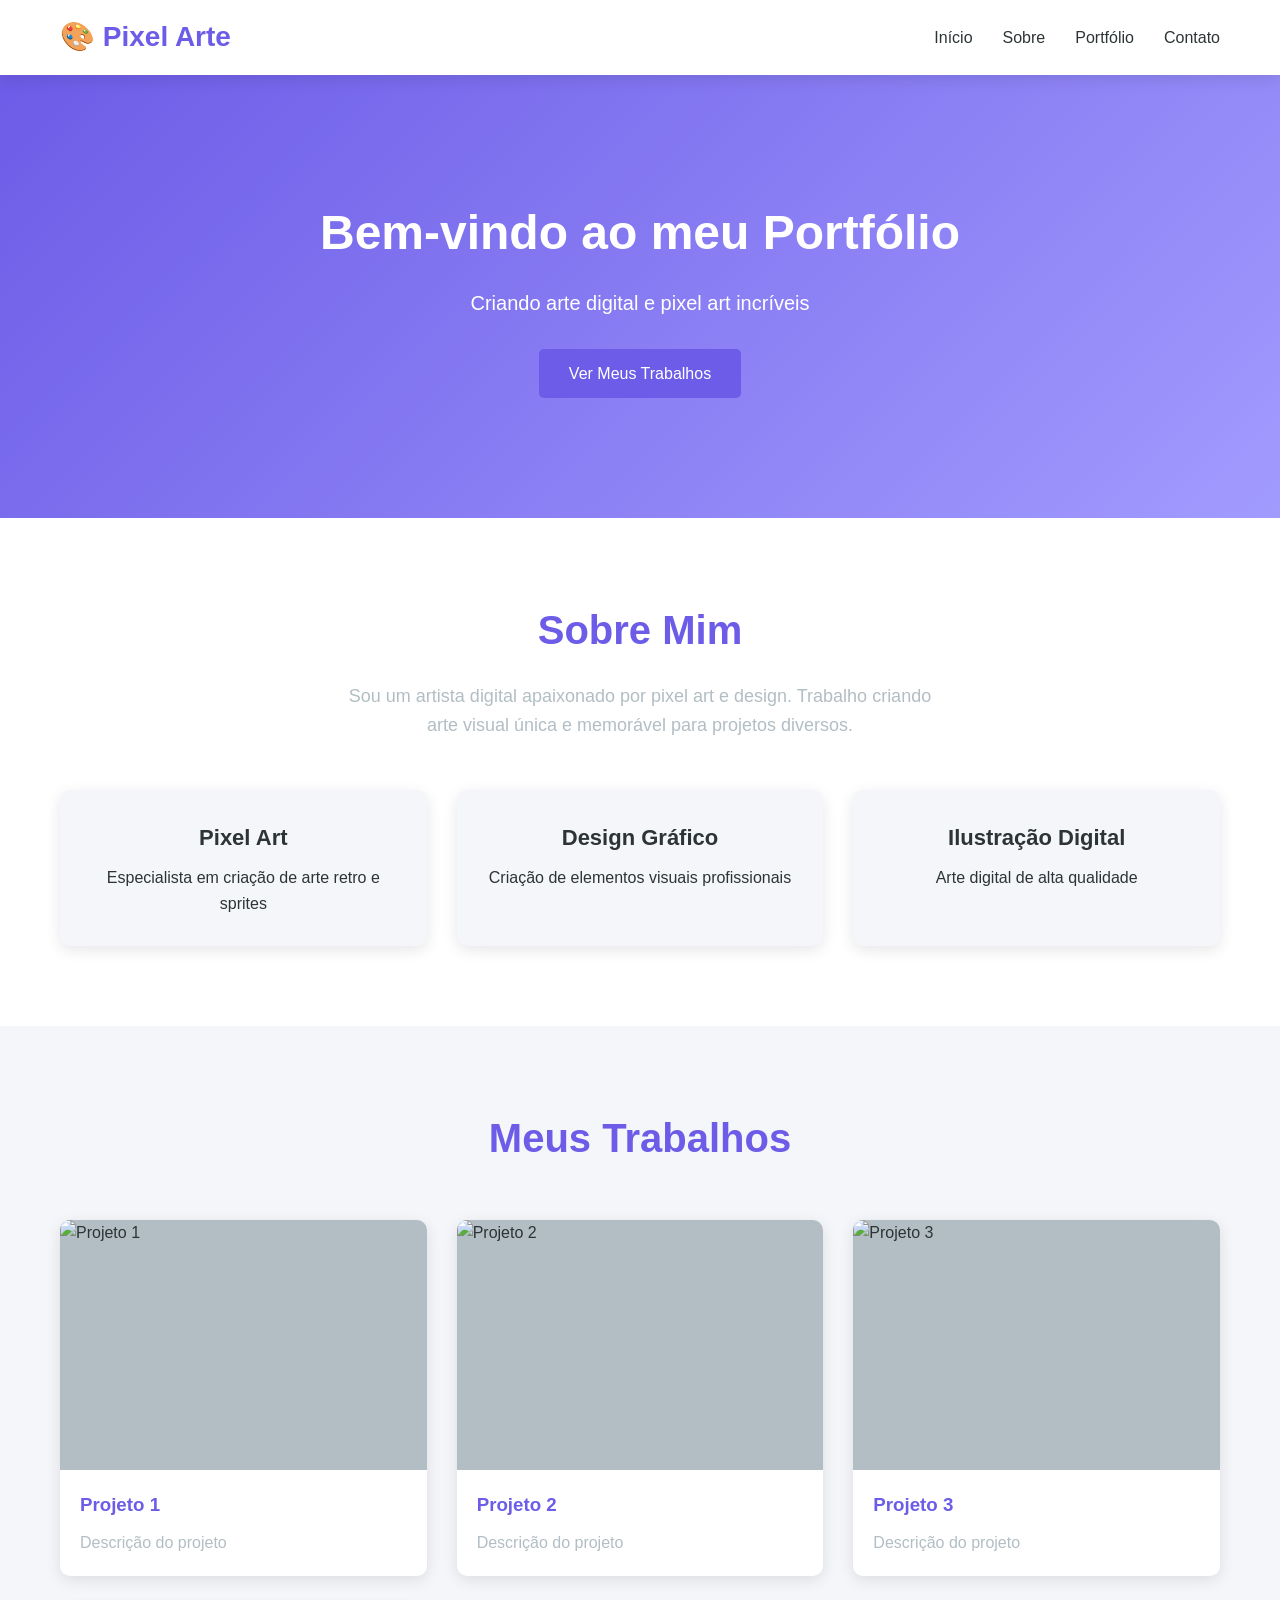
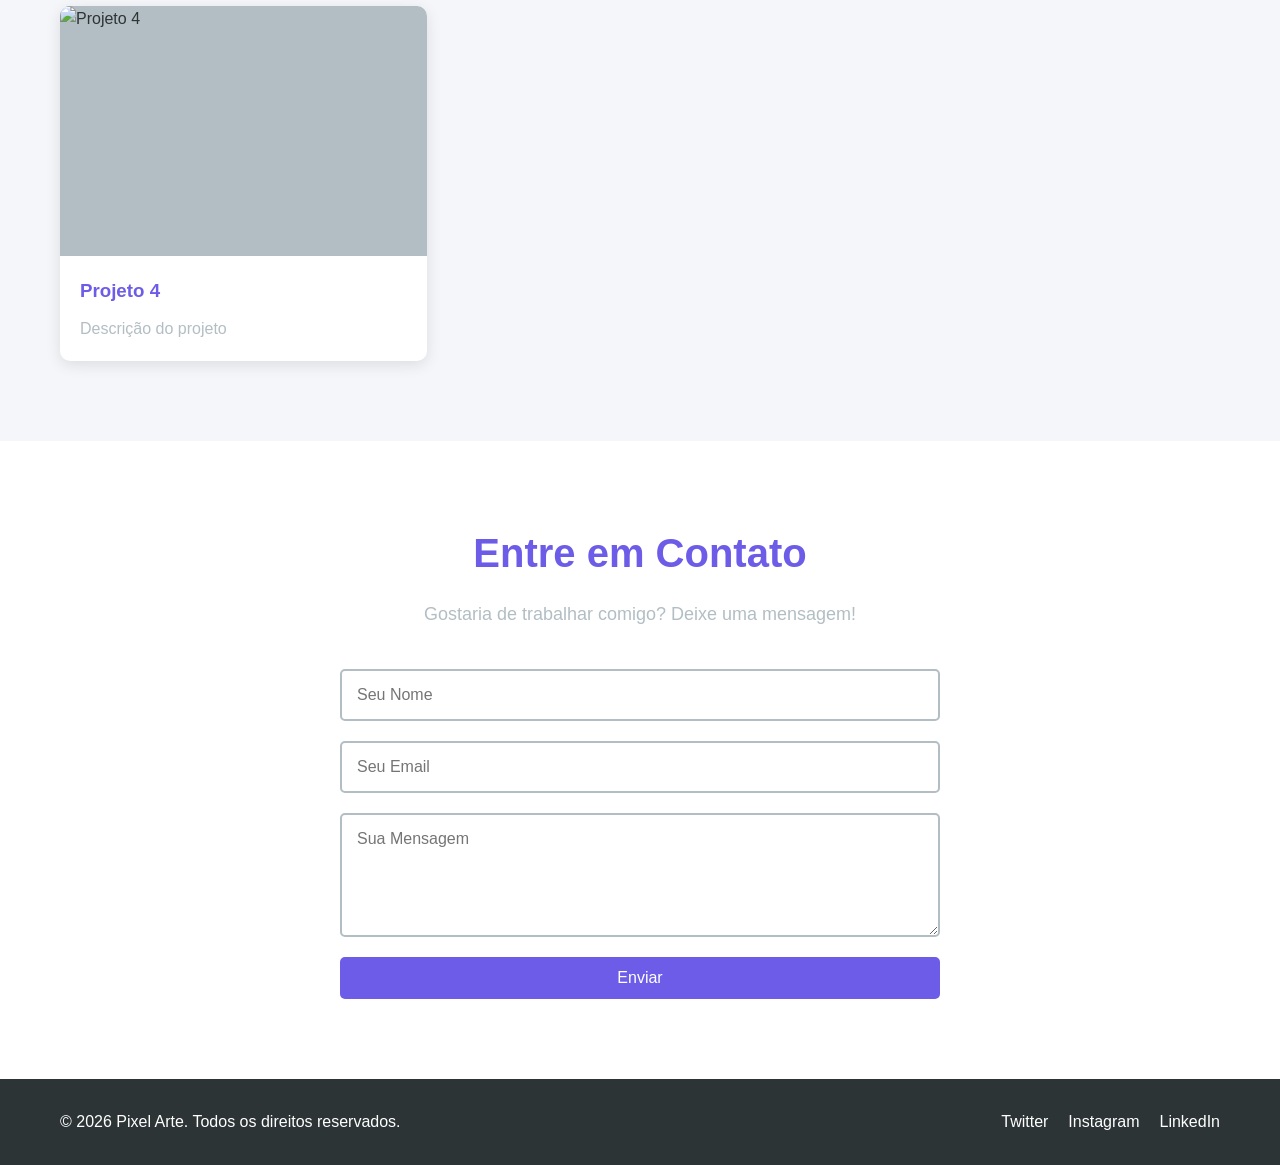
==== index.html @ f5cc1e2f "Add index.html - Main portfolio page" ====
<!DOCTYPE html>
<html lang="pt-BR">
<head>
    <meta charset="UTF-8">
    <meta name="viewport" content="width=device-width, initial-scale=1.0">
    <title>Pixel Arte - Portfólio</title>
    <link rel="stylesheet" href="style.css">
</head>
<body>
    <!-- Navegação -->
    <nav class="navbar">
        <div class="container">
            <div class="logo">
                <h1>🎨 Pixel Arte</h1>
            </div>
            <ul class="nav-links">
                <li><a href="#inicio">Início</a></li>
                <li><a href="#sobre">Sobre</a></li>
                <li><a href="#portfolio">Portfólio</a></li>
                <li><a href="#contato">Contato</a></li>
            </ul>
        </div>
    </nav>

    <!-- Seção Hero -->
    <section id="inicio" class="hero">
        <div class="container">
            <div class="hero-content">
                <h2>Bem-vindo ao meu Portfólio</h2>
                <p>Criando arte digital e pixel art incríveis</p>
                <a href="#portfolio" class="btn btn-primary">Ver Meus Trabalhos</a>
            </div>
        </div>
    </section>

    <!-- Seção Sobre -->
    <section id="sobre" class="sobre">
        <div class="container">
            <h2>Sobre Mim</h2>
            <p>Sou um artista digital apaixonado por pixel art e design. Trabalho criando arte visual única e memorável para projetos diversos.</p>
            <div class="skills">
                <div class="skill-card">
                    <h3>Pixel Art</h3>
                    <p>Especialista em criação de arte retro e sprites</p>
                </div>
                <div class="skill-card">
                    <h3>Design Gráfico</h3>
                    <p>Criação de elementos visuais profissionais</p>
                </div>
                <div class="skill-card">
                    <h3>Ilustração Digital</h3>
                    <p>Arte digital de alta qualidade</p>
                </div>
            </div>
        </div>
    </section>

    <!-- Seção Portfólio -->
    <section id="portfolio" class="portfolio">
        <div class="container">
            <h2>Meus Trabalhos</h2>
            <div class="portfolio-grid">
                <div class="portfolio-item">
                    <div class="portfolio-image">
                        <img src="https://via.placeholder.com/300x300?text=Projeto+1" alt="Projeto 1">
                    </div>
                    <h3>Projeto 1</h3>
                    <p>Descrição do projeto</p>
                </div>
                <div class="portfolio-item">
                    <div class="portfolio-image">
                        <img src="https://via.placeholder.com/300x300?text=Projeto+2" alt="Projeto 2">
                    </div>
                    <h3>Projeto 2</h3>
                    <p>Descrição do projeto</p>
                </div>
                <div class="portfolio-item">
                    <div class="portfolio-image">
                        <img src="https://via.placeholder.com/300x300?text=Projeto+3" alt="Projeto 3">
                    </div>
                    <h3>Projeto 3</h3>
                    <p>Descrição do projeto</p>
                </div>
                <div class="portfolio-item">
                    <div class="portfolio-image">
                        <img src="https://via.placeholder.com/300x300?text=Projeto+4" alt="Projeto 4">
                    </div>
                    <h3>Projeto 4</h3>
                    <p>Descrição do projeto</p>
                </div>
            </div>
        </div>
    </section>

    <!-- Seção Contato -->
    <section id="contato" class="contato">
        <div class="container">
            <h2>Entre em Contato</h2>
            <p>Gostaria de trabalhar comigo? Deixe uma mensagem!</p>
            <form class="contact-form">
                <input type="text" placeholder="Seu Nome" required>
                <input type="email" placeholder="Seu Email" required>
                <textarea placeholder="Sua Mensagem" rows="5" required></textarea>
                <button type="submit" class="btn btn-primary">Enviar</button>
            </form>
        </div>
    </section>

    <!-- Rodapé -->
    <footer class="footer">
        <div class="container">
            <p>&copy; 2026 Pixel Arte. Todos os direitos reservados.</p>
            <div class="social-links">
                <a href="#">Twitter</a>
                <a href="#">Instagram</a>
                <a href="#">LinkedIn</a>
            </div>
        </div>
    </footer>
</body>
</html>
---- style.css ----
/* ==========================================
   VARIÁVEIS E RESET
   ========================================== */

:root {
    --cor-primaria: #6c5ce7;
    --cor-secundaria: #a29bfe;
    --cor-texto: #2d3436;
    --cor-fundo: #f5f6fa;
    --cor-branco: #ffffff;
    --cor-cinza: #b2bec3;
    --transicao: 0.3s ease-in-out;
    --sombra: 0 4px 15px rgba(0, 0, 0, 0.1);
}

* {
    margin: 0;
    padding: 0;
    box-sizing: border-box;
}

html {
    scroll-behavior: smooth;
}

body {
    font-family: 'Segoe UI', Tahoma, Geneva, Verdana, sans-serif;
    color: var(--cor-texto);
    background-color: var(--cor-fundo);
    line-height: 1.6;
}

/* ==========================================
   CONTAINER E CLASSES UTILITÁRIAS
   ========================================== */

.container {
    max-width: 1200px;
    margin: 0 auto;
    padding: 0 20px;
}

.btn {
    display: inline-block;
    padding: 12px 30px;
    border: none;
    border-radius: 5px;
    font-size: 16px;
    cursor: pointer;
    transition: var(--transicao);
    text-decoration: none;
    text-align: center;
}

.btn-primary {
    background-color: var(--cor-primaria);
    color: var(--cor-branco);
}

.btn-primary:hover {
    background-color: #5f3dc4;
    transform: translateY(-2px);
    box-shadow: var(--sombra);
}

/* ==========================================
   NAVEGAÇÃO
   ========================================== */

.navbar {
    background-color: var(--cor-branco);
    box-shadow: var(--sombra);
    position: sticky;
    top: 0;
    z-index: 100;
}

.navbar .container {
    display: flex;
    justify-content: space-between;
    align-items: center;
    padding: 15px 20px;
}

.logo h1 {
    color: var(--cor-primaria);
    font-size: 28px;
}

.nav-links {
    display: flex;
    list-style: none;
    gap: 30px;
}

.nav-links a {
    text-decoration: none;
    color: var(--cor-texto);
    font-weight: 500;
    transition: var(--transicao);
}

.nav-links a:hover {
    color: var(--cor-primaria);
}

/* ==========================================
   SEÇÃO HERO
   ========================================== */

.hero {
    background: linear-gradient(135deg, var(--cor-primaria), var(--cor-secundaria));
    color: var(--cor-branco);
    padding: 120px 20px;
    text-align: center;
}

.hero-content h2 {
    font-size: 48px;
    margin-bottom: 15px;
    animation: fadeInDown 0.8s ease-in-out;
}

.hero-content p {
    font-size: 20px;
    margin-bottom: 30px;
    animation: fadeInUp 0.8s ease-in-out;
}

@keyframes fadeInDown {
    from {
        opacity: 0;
        transform: translateY(-20px);
    }
    to {
        opacity: 1;
        transform: translateY(0);
    }
}

@keyframes fadeInUp {
    from {
        opacity: 0;
        transform: translateY(20px);
    }
    to {
        opacity: 1;
        transform: translateY(0);
    }
}

/* ==========================================
   SEÇÃO SOBRE
   ========================================== */

.sobre {
    padding: 80px 20px;
    background-color: var(--cor-branco);
}

.sobre h2 {
    text-align: center;
    font-size: 40px;
    margin-bottom: 20px;
    color: var(--cor-primaria);
}

.sobre > .container > p {
    text-align: center;
    font-size: 18px;
    margin-bottom: 50px;
    color: var(--cor-cinza);
    max-width: 600px;
    margin-left: auto;
    margin-right: auto;
}

.skills {
    display: grid;
    grid-template-columns: repeat(auto-fit, minmax(250px, 1fr));
    gap: 30px;
}

.skill-card {
    background-color: var(--cor-fundo);
    padding: 30px;
    border-radius: 10px;
    text-align: center;
    transition: var(--transicao);
    box-shadow: var(--sombra);
}

.skill-card:hover {
    transform: translateY(-10px);
    box-shadow: 0 8px 25px rgba(0, 0, 0, 0.15);
    background-color: var(--cor-primaria);
    color: var(--cor-branco);
}

.skill-card h3 {
    margin-bottom: 10px;
    font-size: 22px;
}

/* ==========================================
   SEÇÃO PORTFÓLIO
   ========================================== */

.portfolio {
    padding: 80px 20px;
    background-color: var(--cor-fundo);
}

.portfolio h2 {
    text-align: center;
    font-size: 40px;
    margin-bottom: 50px;
    color: var(--cor-primaria);
}

.portfolio-grid {
    display: grid;
    grid-template-columns: repeat(auto-fit, minmax(280px, 1fr));
    gap: 30px;
}

.portfolio-item {
    background-color: var(--cor-branco);
    border-radius: 10px;
    overflow: hidden;
    box-shadow: var(--sombra);
    transition: var(--transicao);
}

.portfolio-item:hover {
    transform: translateY(-10px);
    box-shadow: 0 12px 30px rgba(0, 0, 0, 0.2);
}

.portfolio-image {
    height: 250px;
    overflow: hidden;
    background-color: var(--cor-cinza);
}

.portfolio-image img {
    width: 100%;
    height: 100%;
    object-fit: cover;
    transition: var(--transicao);
}

.portfolio-item:hover .portfolio-image img {
    transform: scale(1.1);
}

.portfolio-item h3 {
    padding: 20px 20px 10px;
    color: var(--cor-primaria);
}

.portfolio-item p {
    padding: 0 20px 20px;
    color: var(--cor-cinza);
}

/* ==========================================
   SEÇÃO CONTATO
   ========================================== */

.contato {
    padding: 80px 20px;
    background-color: var(--cor-branco);
    text-align: center;
}

.contato h2 {
    font-size: 40px;
    margin-bottom: 15px;
    color: var(--cor-primaria);
}

.contato > .container > p {
    font-size: 18px;
    margin-bottom: 40px;
    color: var(--cor-cinza);
}

.contact-form {
    max-width: 600px;
    margin: 0 auto;
    display: flex;
    flex-direction: column;
    gap: 20px;
}

.contact-form input,
.contact-form textarea {
    padding: 15px;
    border: 2px solid var(--cor-cinza);
    border-radius: 5px;
    font-size: 16px;
    font-family: inherit;
    transition: var(--transicao);
}

.contact-form input:focus,
.contact-form textarea:focus {
    outline: none;
    border-color: var(--cor-primaria);
    box-shadow: 0 0 5px rgba(108, 92, 231, 0.3);
}

/* ==========================================
   RODAPÉ
   ========================================== */

.footer {
    background-color: var(--cor-texto);
    color: var(--cor-branco);
    padding: 30px 20px;
    text-align: center;
}

.footer .container {
    display: flex;
    justify-content: space-between;
    align-items: center;
    flex-wrap: wrap;
    gap: 20px;
}

.social-links {
    display: flex;
    gap: 20px;
}

.social-links a {
    color: var(--cor-branco);
    text-decoration: none;
    transition: var(--transicao);
}

.social-links a:hover {
    color: var(--cor-primaria);
}

/* ==========================================
   RESPONSIVIDADE
   ========================================== */

@media (max-width: 768px) {
    .hero-content h2 {
        font-size: 32px;
    }

    .hero-content p {
        font-size: 16px;
    }

    .nav-links {
        gap: 15px;
    }

    .sobre h2,
    .portfolio h2,
    .contato h2 {
        font-size: 32px;
    }

    .portfolio-grid,
    .skills {
        grid-template-columns: 1fr;
    }

    .footer .container {
        flex-direction: column;
    }
}

@media (max-width: 480px) {
    .logo h1 {
        font-size: 20px;
    }

    .nav-links {
        gap: 10px;
        font-size: 14px;
    }

    .hero-content h2 {
        font-size: 24px;
    }

    .btn {
        padding: 10px 20px;
        font-size: 14px;
    }
}
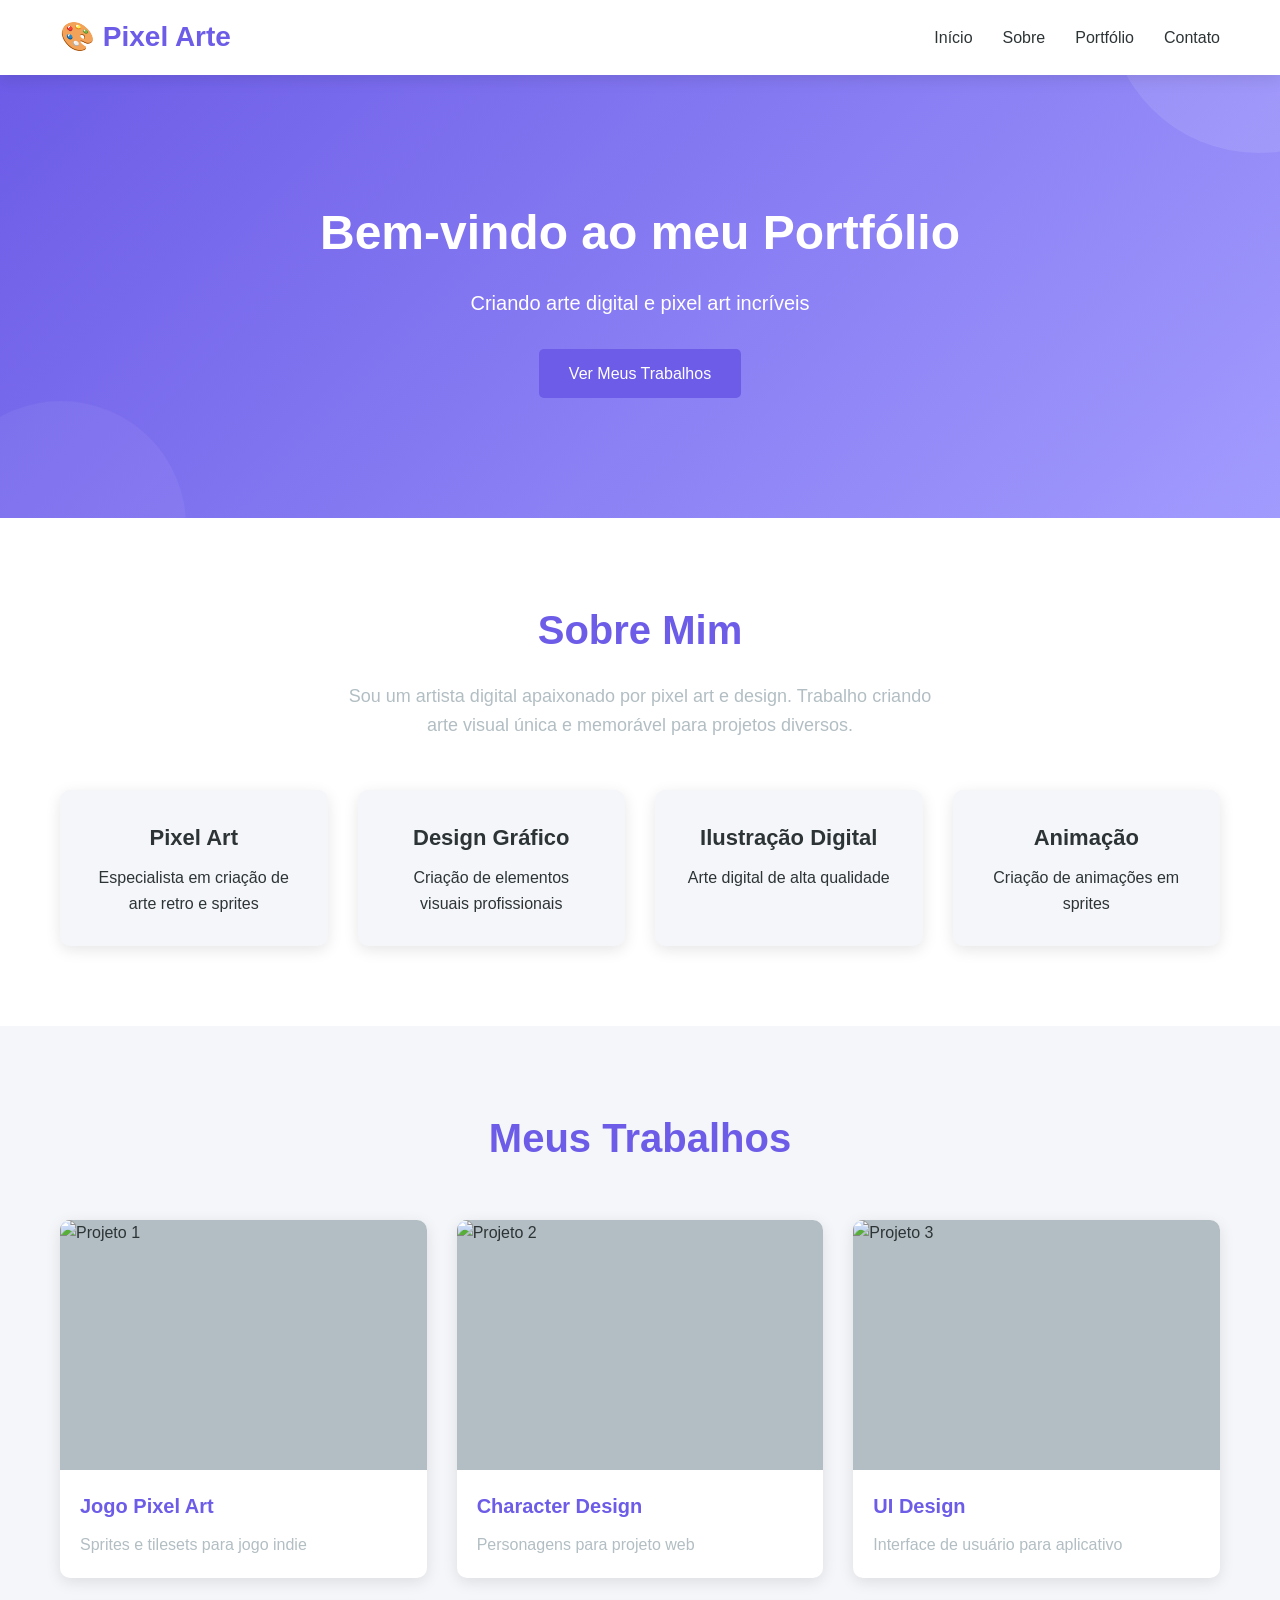
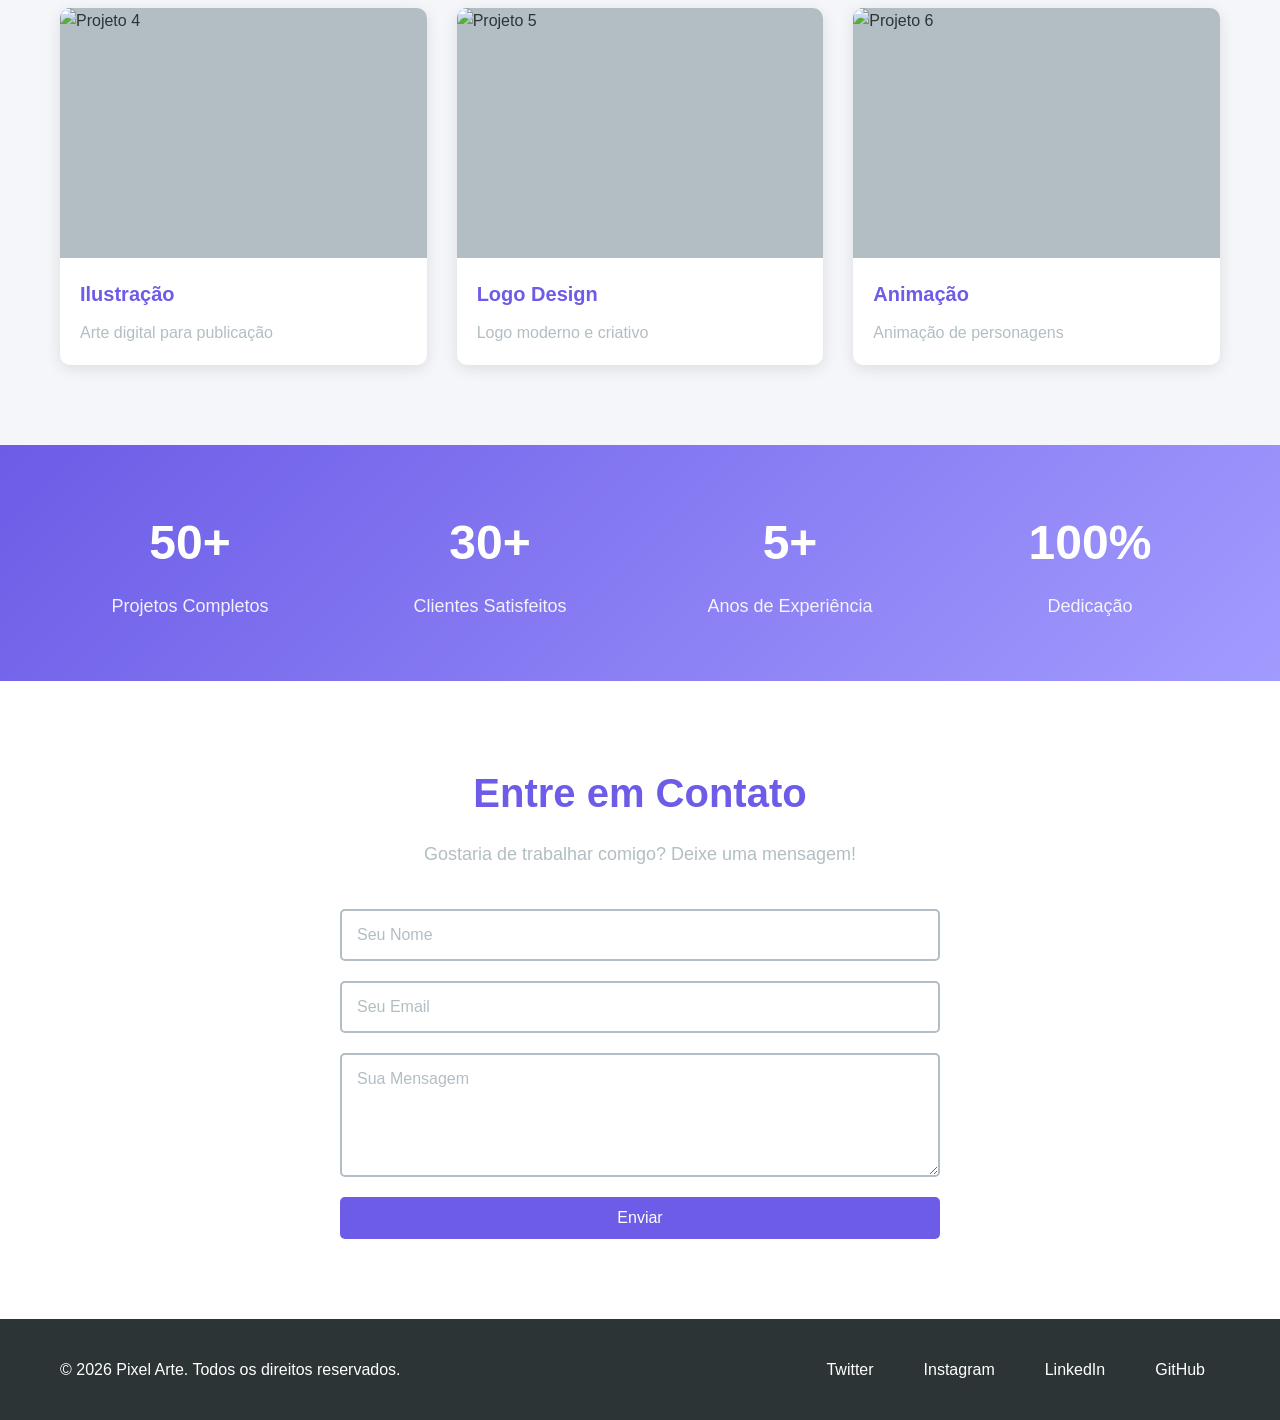
==== commit 6369560c: "Update index.html - Add more features and content" ====
--- a/index.html
+++ b/index.html
@@ -51,6 +51,10 @@
                     <h3>Ilustração Digital</h3>
                     <p>Arte digital de alta qualidade</p>
                 </div>
+                <div class="skill-card">
+                    <h3>Animação</h3>
+                    <p>Criação de animações em sprites</p>
+                </div>
             </div>
         </div>
     </section>
@@ -62,32 +66,68 @@
             <div class="portfolio-grid">
                 <div class="portfolio-item">
                     <div class="portfolio-image">
-                        <img src="https://via.placeholder.com/300x300?text=Projeto+1" alt="Projeto 1">
+                        <img src="https://via.placeholder.com/300x300?text=Pixel+Art+Game" alt="Projeto 1">
                     </div>
-                    <h3>Projeto 1</h3>
-                    <p>Descrição do projeto</p>
+                    <h3>Jogo Pixel Art</h3>
+                    <p>Sprites e tilesets para jogo indie</p>
                 </div>
                 <div class="portfolio-item">
                     <div class="portfolio-image">
-                        <img src="https://via.placeholder.com/300x300?text=Projeto+2" alt="Projeto 2">
+                        <img src="https://via.placeholder.com/300x300?text=Character+Design" alt="Projeto 2">
                     </div>
-                    <h3>Projeto 2</h3>
-                    <p>Descrição do projeto</p>
+                    <h3>Character Design</h3>
+                    <p>Personagens para projeto web</p>
                 </div>
                 <div class="portfolio-item">
                     <div class="portfolio-image">
-                        <img src="https://via.placeholder.com/300x300?text=Projeto+3" alt="Projeto 3">
+                        <img src="https://via.placeholder.com/300x300?text=UI+Design" alt="Projeto 3">
                     </div>
-                    <h3>Projeto 3</h3>
-                    <p>Descrição do projeto</p>
+                    <h3>UI Design</h3>
+                    <p>Interface de usuário para aplicativo</p>
                 </div>
                 <div class="portfolio-item">
                     <div class="portfolio-image">
-                        <img src="https://via.placeholder.com/300x300?text=Projeto+4" alt="Projeto 4">
+                        <img src="https://via.placeholder.com/300x300?text=Illustration" alt="Projeto 4">
                     </div>
-                    <h3>Projeto 4</h3>
-                    <p>Descrição do projeto</p>
+                    <h3>Ilustração</h3>
+                    <p>Arte digital para publicação</p>
                 </div>
+                <div class="portfolio-item">
+                    <div class="portfolio-image">
+                        <img src="https://via.placeholder.com/300x300?text=Logo+Design" alt="Projeto 5">
+                    </div>
+                    <h3>Logo Design</h3>
+                    <p>Logo moderno e criativo</p>
+                </div>
+                <div class="portfolio-item">
+                    <div class="portfolio-image">
+                        <img src="https://via.placeholder.com/300x300?text=Animation" alt="Projeto 6">
+                    </div>
+                    <h3>Animação</h3>
+                    <p>Animação de personagens</p>
+                </div>
+            </div>
+        </div>
+    </section>
+
+    <!-- Seção Estatísticas -->
+    <section class="stats">
+        <div class="container">
+            <div class="stat-item">
+                <h3>50+</h3>
+                <p>Projetos Completos</p>
+            </div>
+            <div class="stat-item">
+                <h3>30+</h3>
+                <p>Clientes Satisfeitos</p>
+            </div>
+            <div class="stat-item">
+                <h3>5+</h3>
+                <p>Anos de Experiência</p>
+            </div>
+            <div class="stat-item">
+                <h3>100%</h3>
+                <p>Dedicação</p>
             </div>
         </div>
     </section>
@@ -111,11 +151,14 @@
         <div class="container">
             <p>&copy; 2026 Pixel Arte. Todos os direitos reservados.</p>
             <div class="social-links">
-                <a href="#">Twitter</a>
-                <a href="#">Instagram</a>
-                <a href="#">LinkedIn</a>
+                <a href="https://twitter.com" target="_blank">Twitter</a>
+                <a href="https://instagram.com" target="_blank">Instagram</a>
+                <a href="https://linkedin.com" target="_blank">LinkedIn</a>
+                <a href="https://github.com" target="_blank">GitHub</a>
             </div>
         </div>
     </footer>
+
+    <script src="script.js"></script>
 </body>
 </html>
--- a/style.css
+++ b/style.css
@@ -9,6 +9,7 @@
     --cor-fundo: #f5f6fa;
     --cor-branco: #ffffff;
     --cor-cinza: #b2bec3;
+    --cor-sucesso: #00b894;
     --transicao: 0.3s ease-in-out;
     --sombra: 0 4px 15px rgba(0, 0, 0, 0.1);
 }
@@ -98,10 +99,26 @@
     color: var(--cor-texto);
     font-weight: 500;
     transition: var(--transicao);
+    position: relative;
 }
 
 .nav-links a:hover {
     color: var(--cor-primaria);
+}
+
+.nav-links a::after {
+    content: '';
+    position: absolute;
+    width: 0;
+    height: 2px;
+    bottom: -5px;
+    left: 0;
+    background-color: var(--cor-primaria);
+    transition: width var(--transicao);
+}
+
+.nav-links a:hover::after {
+    width: 100%;
 }
 
 /* ==========================================
@@ -113,18 +130,52 @@
     color: var(--cor-branco);
     padding: 120px 20px;
     text-align: center;
+    position: relative;
+    overflow: hidden;
+}
+
+.hero::before {
+    content: '';
+    position: absolute;
+    top: -50%;
+    right: -10%;
+    width: 300px;
+    height: 300px;
+    background-color: rgba(255, 255, 255, 0.1);
+    border-radius: 50%;
+}
+
+.hero::after {
+    content: '';
+    position: absolute;
+    bottom: -30%;
+    left: -5%;
+    width: 250px;
+    height: 250px;
+    background-color: rgba(255, 255, 255, 0.05);
+    border-radius: 50%;
+}
+
+.hero-content {
+    position: relative;
+    z-index: 1;
 }
 
 .hero-content h2 {
     font-size: 48px;
     margin-bottom: 15px;
     animation: fadeInDown 0.8s ease-in-out;
+    min-height: 60px;
 }
 
 .hero-content p {
     font-size: 20px;
     margin-bottom: 30px;
-    animation: fadeInUp 0.8s ease-in-out;
+    animation: fadeInUp 0.8s ease-in-out 0.2s both;
+}
+
+.hero-content .btn {
+    animation: fadeInUp 0.8s ease-in-out 0.4s both;
 }
 
 @keyframes fadeInDown {
@@ -188,6 +239,7 @@
     text-align: center;
     transition: var(--transicao);
     box-shadow: var(--sombra);
+    cursor: pointer;
 }
 
 .skill-card:hover {
@@ -202,6 +254,21 @@
     font-size: 22px;
 }
 
+.skill-card.animate {
+    animation: slideUp 0.6s ease-out;
+}
+
+@keyframes slideUp {
+    from {
+        opacity: 0;
+        transform: translateY(30px);
+    }
+    to {
+        opacity: 1;
+        transform: translateY(0);
+    }
+}
+
 /* ==========================================
    SEÇÃO PORTFÓLIO
    ========================================== */
@@ -230,17 +297,23 @@
     overflow: hidden;
     box-shadow: var(--sombra);
     transition: var(--transicao);
+    cursor: pointer;
 }
 
 .portfolio-item:hover {
     transform: translateY(-10px);
     box-shadow: 0 12px 30px rgba(0, 0, 0, 0.2);
+}
+
+.portfolio-item.animate {
+    animation: slideUp 0.6s ease-out;
 }
 
 .portfolio-image {
     height: 250px;
     overflow: hidden;
     background-color: var(--cor-cinza);
+    position: relative;
 }
 
 .portfolio-image img {
@@ -252,16 +325,57 @@
 
 .portfolio-item:hover .portfolio-image img {
     transform: scale(1.1);
+    filter: brightness(0.8);
 }
 
 .portfolio-item h3 {
     padding: 20px 20px 10px;
     color: var(--cor-primaria);
+    font-size: 20px;
 }
 
 .portfolio-item p {
     padding: 0 20px 20px;
     color: var(--cor-cinza);
+}
+
+/* ==========================================
+   SEÇÃO ESTATÍSTICAS
+   ========================================== */
+
+.stats {
+    background: linear-gradient(135deg, var(--cor-primaria), var(--cor-secundaria));
+    color: var(--cor-branco);
+    padding: 60px 20px;
+    text-align: center;
+}
+
+.stats .container {
+    display: grid;
+    grid-template-columns: repeat(auto-fit, minmax(200px, 1fr));
+    gap: 40px;
+}
+
+.stat-item h3 {
+    font-size: 48px;
+    margin-bottom: 10px;
+    animation: countUp 2s ease-out forwards;
+}
+
+.stat-item p {
+    font-size: 18px;
+    opacity: 0.9;
+}
+
+@keyframes countUp {
+    from {
+        opacity: 0;
+        transform: translateY(20px);
+    }
+    to {
+        opacity: 1;
+        transform: translateY(0);
+    }
 }
 
 /* ==========================================
@@ -304,11 +418,16 @@
     transition: var(--transicao);
 }
 
+.contact-form input::placeholder,
+.contact-form textarea::placeholder {
+    color: var(--cor-cinza);
+}
+
 .contact-form input:focus,
 .contact-form textarea:focus {
     outline: none;
     border-color: var(--cor-primaria);
-    box-shadow: 0 0 5px rgba(108, 92, 231, 0.3);
+    box-shadow: 0 0 10px rgba(108, 92, 231, 0.3);
 }
 
 /* ==========================================
@@ -339,10 +458,13 @@
     color: var(--cor-branco);
     text-decoration: none;
     transition: var(--transicao);
+    padding: 8px 15px;
+    border-radius: 5px;
 }
 
 .social-links a:hover {
     color: var(--cor-primaria);
+    background-color: rgba(108, 92, 231, 0.2);
 }
 
 /* ==========================================
@@ -360,6 +482,7 @@
 
     .nav-links {
         gap: 15px;
+        font-size: 14px;
     }
 
     .sobre h2,
@@ -373,6 +496,15 @@
         grid-template-columns: 1fr;
     }
 
+    .stats .container {
+        grid-template-columns: repeat(2, 1fr);
+        gap: 20px;
+    }
+
+    .stat-item h3 {
+        font-size: 36px;
+    }
+
     .footer .container {
         flex-direction: column;
     }
@@ -385,15 +517,33 @@
 
     .nav-links {
         gap: 10px;
-        font-size: 14px;
+        font-size: 12px;
     }
 
     .hero-content h2 {
         font-size: 24px;
+    }
+
+    .hero {
+        padding: 80px 20px;
     }
 
     .btn {
         padding: 10px 20px;
         font-size: 14px;
     }
-}
+
+    .about h2,
+    .portfolio h2,
+    .contato h2 {
+        font-size: 24px;
+    }
+
+    .stats .container {
+        grid-template-columns: 1fr;
+    }
+
+    .stat-item h3 {
+        font-size: 28px;
+    }
+}
